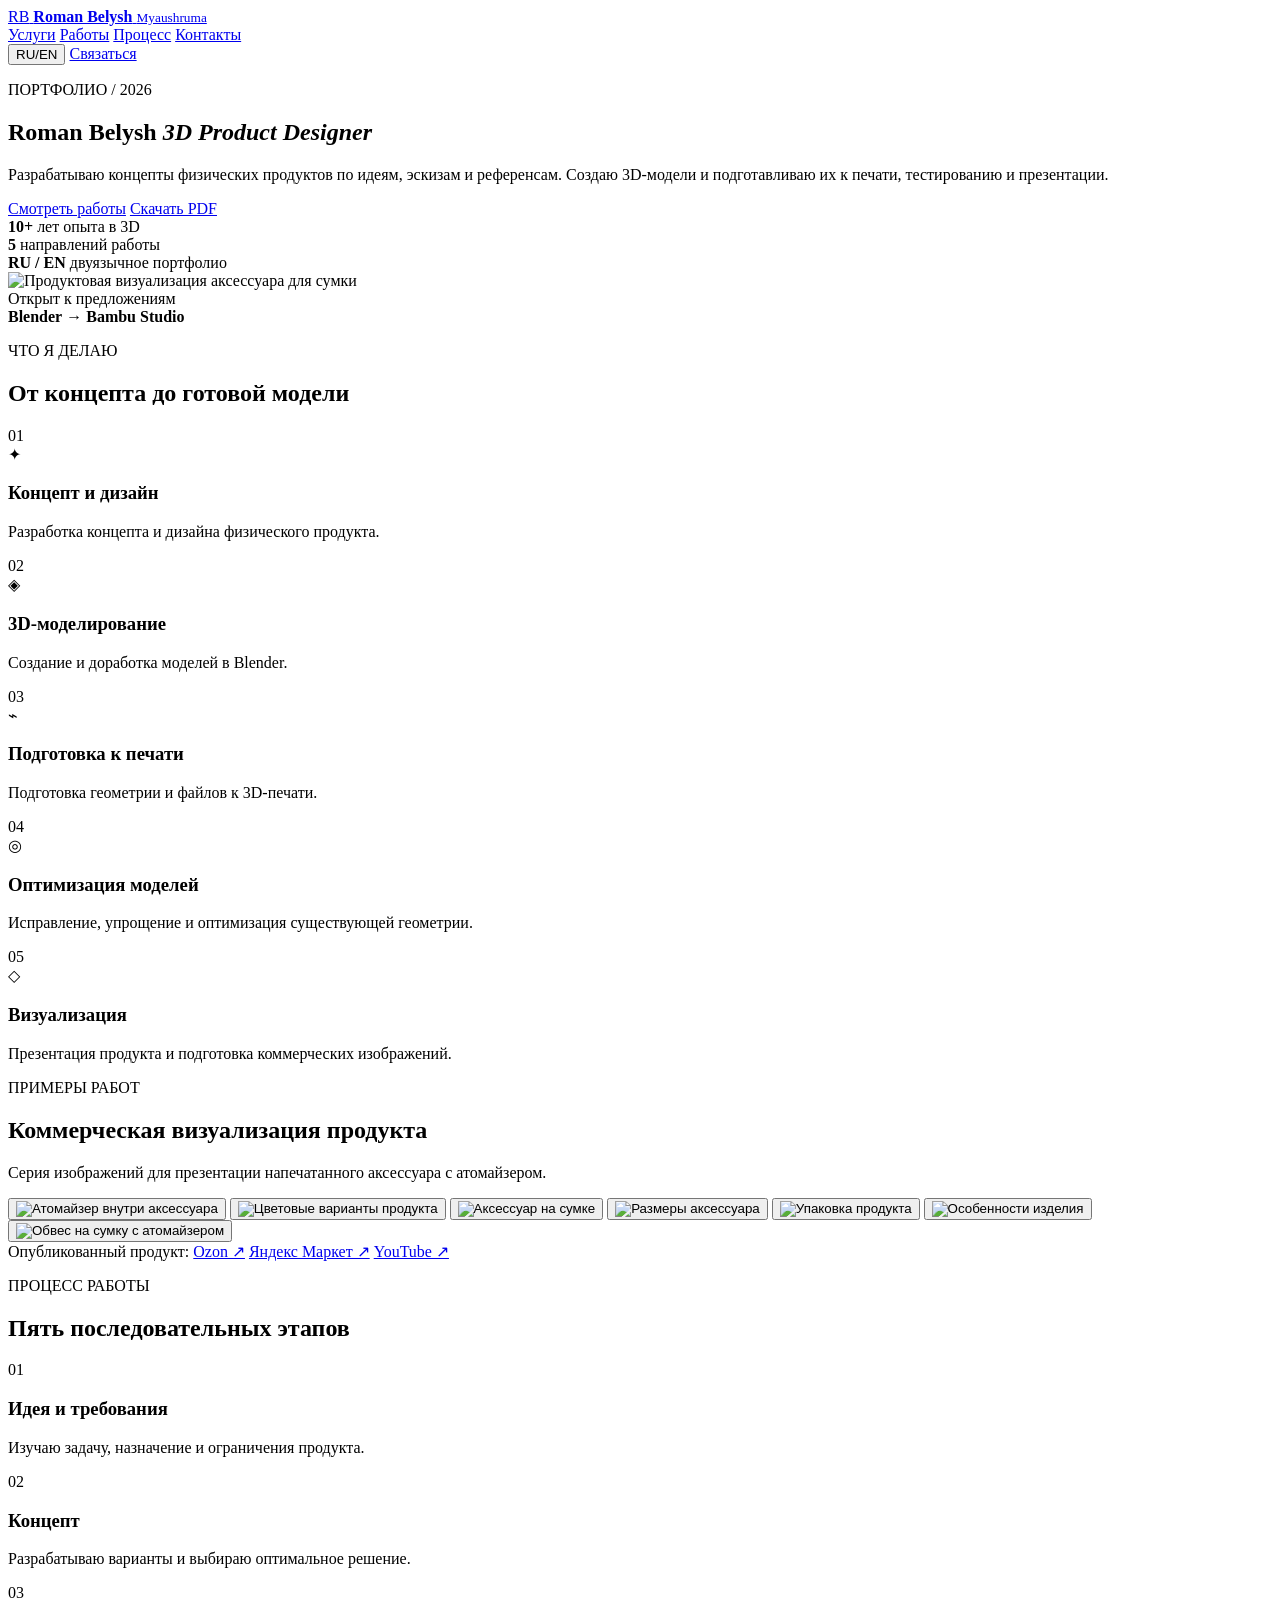
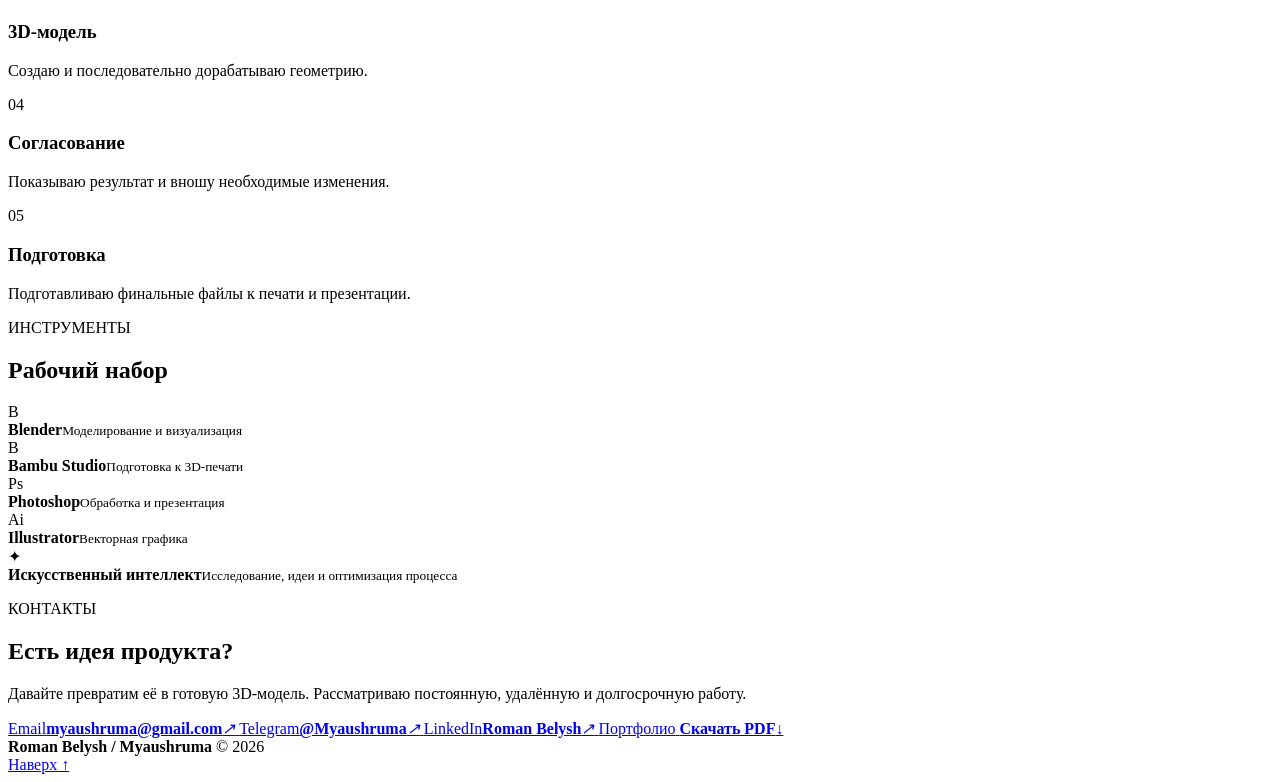
==== index.html @ 94173491 "Add files via upload" ====
<!doctype html>
<html lang="ru">
<head>
  <meta charset="utf-8">
  <meta name="viewport" content="width=device-width, initial-scale=1">
  <meta name="description" content="Roman Belysh — 3D Product Designer. Концепты физических продуктов, 3D-моделирование, визуализация и подготовка моделей к 3D-печати.">
  <meta property="og:title" content="Roman Belysh — 3D Product Designer">
  <meta property="og:description" content="Physical product concepts, 3D modeling, visualization and print preparation.">
  <meta property="og:image" content="assets/og-cover.jpg">
  <meta name="theme-color" content="#102B62">
  <title>Roman Belysh — 3D Product Designer</title>
  <link rel="icon" href="assets/favicon.svg" type="image/svg+xml">
  <link rel="stylesheet" href="assets/styles.css">
</head>
<body>
  <div class="ambient ambient-a" aria-hidden="true"></div>
  <div class="ambient ambient-b" aria-hidden="true"></div>

  <header class="site-header">
    <a class="brand" href="#top" aria-label="Roman Belysh">
      <span class="brand-mark">RB</span>
      <span>
        <strong>Roman Belysh</strong>
        <small>Myaushruma</small>
      </span>
    </a>

    <nav class="desktop-nav" aria-label="Основная навигация">
      <a href="#services" data-ru="Услуги" data-en="Services">Услуги</a>
      <a href="#work" data-ru="Работы" data-en="Work">Работы</a>
      <a href="#process" data-ru="Процесс" data-en="Process">Процесс</a>
      <a href="#contact" data-ru="Контакты" data-en="Contact">Контакты</a>
    </nav>

    <div class="header-actions">
      <button class="lang-toggle" type="button" aria-label="Switch language">
        <span class="lang-active">RU</span><span>/</span><span>EN</span>
      </button>
      <a class="header-cta" href="#contact" data-ru="Связаться" data-en="Contact me">Связаться</a>
    </div>
  </header>

  <main id="top">
    <section class="hero section">
      <div class="hero-copy reveal">
        <p class="eyebrow" data-ru="ПОРТФОЛИО / 2026" data-en="PORTFOLIO / 2026">ПОРТФОЛИО / 2026</p>
        <h1>
          <span>Roman Belysh</span>
          <em>3D Product Designer</em>
        </h1>
        <p class="hero-text"
           data-ru="Разрабатываю концепты физических продуктов по идеям, эскизам и референсам. Создаю 3D-модели и подготавливаю их к печати, тестированию и презентации."
           data-en="I develop physical product concepts from ideas, sketches and references. I create 3D models and prepare them for printing, testing and presentation.">
          Разрабатываю концепты физических продуктов по идеям, эскизам и референсам. Создаю 3D-модели и подготавливаю их к печати, тестированию и презентации.
        </p>

        <div class="hero-buttons">
          <a class="button button-primary" href="#work" data-ru="Смотреть работы" data-en="View my work">Смотреть работы</a>
          <a class="button button-secondary portfolio-download"
             href="assets/Roman_Belysh_Portfolio_RU.pdf"
             data-ru="Скачать PDF" data-en="Download PDF"
             download>Скачать PDF</a>
        </div>

        <div class="hero-meta">
          <div>
            <strong>10+</strong>
            <span data-ru="лет опыта в 3D" data-en="years in 3D">лет опыта в 3D</span>
          </div>
          <div>
            <strong>5</strong>
            <span data-ru="направлений работы" data-en="core services">направлений работы</span>
          </div>
          <div>
            <strong>RU / EN</strong>
            <span data-ru="двуязычное портфолио" data-en="bilingual portfolio">двуязычное портфолио</span>
          </div>
        </div>
      </div>

      <div class="hero-visual reveal">
        <div class="visual-frame">
          <img src="assets/works/work-7.jpg" alt="Продуктовая визуализация аксессуара для сумки">
          <div class="floating-card card-top">
            <span class="pulse"></span>
            <span data-ru="Открыт к предложениям" data-en="Open to opportunities">Открыт к предложениям</span>
          </div>
          <div class="floating-card card-bottom">
            <strong>Blender</strong>
            <span>→</span>
            <strong>Bambu Studio</strong>
          </div>
        </div>
      </div>
    </section>

    <section id="services" class="section">
      <div class="section-heading reveal">
        <p class="eyebrow" data-ru="ЧТО Я ДЕЛАЮ" data-en="WHAT I DO">ЧТО Я ДЕЛАЮ</p>
        <h2 data-ru="От концепта до готовой модели" data-en="From concept to a production-ready model">От концепта до готовой модели</h2>
      </div>

      <div class="services-grid">
        <article class="service-card reveal">
          <span class="service-number">01</span>
          <div class="service-icon">✦</div>
          <h3 data-ru="Концепт и дизайн" data-en="Concept & Design">Концепт и дизайн</h3>
          <p data-ru="Разработка концепта и дизайна физического продукта."
             data-en="Concept and design development for physical products.">Разработка концепта и дизайна физического продукта.</p>
        </article>
        <article class="service-card reveal">
          <span class="service-number">02</span>
          <div class="service-icon">◈</div>
          <h3 data-ru="3D-моделирование" data-en="3D Modeling">3D-моделирование</h3>
          <p data-ru="Создание и доработка моделей в Blender."
             data-en="Creation and refinement of 3D models in Blender.">Создание и доработка моделей в Blender.</p>
        </article>
        <article class="service-card reveal">
          <span class="service-number">03</span>
          <div class="service-icon">⌁</div>
          <h3 data-ru="Подготовка к печати" data-en="Print Preparation">Подготовка к печати</h3>
          <p data-ru="Подготовка геометрии и файлов к 3D-печати."
             data-en="Preparing geometry and files for 3D printing.">Подготовка геометрии и файлов к 3D-печати.</p>
        </article>
        <article class="service-card reveal">
          <span class="service-number">04</span>
          <div class="service-icon">◎</div>
          <h3 data-ru="Оптимизация моделей" data-en="Model Optimization">Оптимизация моделей</h3>
          <p data-ru="Исправление, упрощение и оптимизация существующей геометрии."
             data-en="Refinement, cleanup and optimization of existing geometry.">Исправление, упрощение и оптимизация существующей геометрии.</p>
        </article>
        <article class="service-card reveal">
          <span class="service-number">05</span>
          <div class="service-icon">◇</div>
          <h3 data-ru="Визуализация" data-en="Visualization">Визуализация</h3>
          <p data-ru="Презентация продукта и подготовка коммерческих изображений."
             data-en="Product presentation and commercial visual materials.">Презентация продукта и подготовка коммерческих изображений.</p>
        </article>
      </div>
    </section>

    <section id="work" class="section work-section">
      <div class="section-heading reveal">
        <p class="eyebrow" data-ru="ПРИМЕРЫ РАБОТ" data-en="WORK EXAMPLES">ПРИМЕРЫ РАБОТ</p>
        <h2 data-ru="Коммерческая визуализация продукта" data-en="Commercial product visualization">Коммерческая визуализация продукта</h2>
        <p data-ru="Серия изображений для презентации напечатанного аксессуара с атомайзером."
           data-en="A visual series created to present a 3D-printed accessory with a perfume atomizer.">
          Серия изображений для презентации напечатанного аксессуара с атомайзером.
        </p>
      </div>

      <div class="work-grid">
        <button class="work-item work-tall reveal" data-image="assets/works/work-1.jpg" aria-label="Открыть изображение 1">
          <img src="assets/works/work-1.jpg" alt="Атомайзер внутри аксессуара">
        </button>
        <button class="work-item reveal" data-image="assets/works/work-2.jpg" aria-label="Открыть изображение 2">
          <img src="assets/works/work-2.jpg" alt="Цветовые варианты продукта">
        </button>
        <button class="work-item reveal" data-image="assets/works/work-3.jpg" aria-label="Открыть изображение 3">
          <img src="assets/works/work-3.jpg" alt="Аксессуар на сумке">
        </button>
        <button class="work-item reveal" data-image="assets/works/work-4.jpg" aria-label="Открыть изображение 4">
          <img src="assets/works/work-4.jpg" alt="Размеры аксессуара">
        </button>
        <button class="work-item reveal" data-image="assets/works/work-5.jpg" aria-label="Открыть изображение 5">
          <img src="assets/works/work-5.jpg" alt="Упаковка продукта">
        </button>
        <button class="work-item reveal" data-image="assets/works/work-6.jpg" aria-label="Открыть изображение 6">
          <img src="assets/works/work-6.jpg" alt="Особенности изделия">
        </button>
        <button class="work-item work-wide reveal" data-image="assets/works/work-7.jpg" aria-label="Открыть изображение 7">
          <img src="assets/works/work-7.jpg" alt="Обвес на сумку с атомайзером">
        </button>
      </div>

      <div class="commercial-links reveal">
        <span data-ru="Опубликованный продукт:" data-en="Published product:">Опубликованный продукт:</span>
        <a href="https://www.ozon.ru/product/aksessuary-dlya-sumki-ryukzaka-4823389869/" target="_blank" rel="noopener">Ozon ↗</a>
        <a href="https://market.yandex.ru/card/obves-na-sumku-s-atomayzerom-5-ml-brelok-dlya-dukhov-aksessuar-dlya-sumki-i-ryukzaka/5871131887?businessId=216571447" target="_blank" rel="noopener">Яндекс Маркет ↗</a>
        <a href="https://www.youtube.com/shorts/R9ISxJokewo" target="_blank" rel="noopener">YouTube ↗</a>
      </div>
    </section>

    <section id="process" class="section process-section">
      <div class="section-heading reveal">
        <p class="eyebrow" data-ru="ПРОЦЕСС РАБОТЫ" data-en="WORK PROCESS">ПРОЦЕСС РАБОТЫ</p>
        <h2 data-ru="Пять последовательных этапов" data-en="Five focused stages">Пять последовательных этапов</h2>
      </div>

      <div class="process-track">
        <article class="process-step reveal">
          <span>01</span>
          <h3 data-ru="Идея и требования" data-en="Idea & Requirements">Идея и требования</h3>
          <p data-ru="Изучаю задачу, назначение и ограничения продукта."
             data-en="I study the task, product purpose and constraints.">Изучаю задачу, назначение и ограничения продукта.</p>
        </article>
        <article class="process-step reveal">
          <span>02</span>
          <h3 data-ru="Концепт" data-en="Concept">Концепт</h3>
          <p data-ru="Разрабатываю варианты и выбираю оптимальное решение."
             data-en="I explore options and select the optimal solution.">Разрабатываю варианты и выбираю оптимальное решение.</p>
        </article>
        <article class="process-step reveal">
          <span>03</span>
          <h3 data-ru="3D-модель" data-en="3D Model">3D-модель</h3>
          <p data-ru="Создаю и последовательно дорабатываю геометрию."
             data-en="I create and iteratively refine the geometry.">Создаю и последовательно дорабатываю геометрию.</p>
        </article>
        <article class="process-step reveal">
          <span>04</span>
          <h3 data-ru="Согласование" data-en="Approval">Согласование</h3>
          <p data-ru="Показываю результат и вношу необходимые изменения."
             data-en="I present the result and implement the required changes.">Показываю результат и вношу необходимые изменения.</p>
        </article>
        <article class="process-step reveal">
          <span>05</span>
          <h3 data-ru="Подготовка" data-en="Preparation">Подготовка</h3>
          <p data-ru="Подготавливаю финальные файлы к печати и презентации."
             data-en="I prepare the final files for printing and presentation.">Подготавливаю финальные файлы к печати и презентации.</p>
        </article>
      </div>
    </section>

    <section class="section tools-section">
      <div class="section-heading reveal">
        <p class="eyebrow" data-ru="ИНСТРУМЕНТЫ" data-en="TOOLS">ИНСТРУМЕНТЫ</p>
        <h2 data-ru="Рабочий набор" data-en="My toolkit">Рабочий набор</h2>
      </div>

      <div class="tools-grid">
        <div class="tool reveal"><span class="tool-logo blender">B</span><div><strong>Blender</strong><small data-ru="Моделирование и визуализация" data-en="Modeling and visualization">Моделирование и визуализация</small></div></div>
        <div class="tool reveal"><span class="tool-logo bambu">B</span><div><strong>Bambu Studio</strong><small data-ru="Подготовка к 3D-печати" data-en="3D print preparation">Подготовка к 3D-печати</small></div></div>
        <div class="tool reveal"><span class="tool-logo ps">Ps</span><div><strong>Photoshop</strong><small data-ru="Обработка и презентация" data-en="Editing and presentation">Обработка и презентация</small></div></div>
        <div class="tool reveal"><span class="tool-logo ai">Ai</span><div><strong>Illustrator</strong><small data-ru="Векторная графика" data-en="Vector graphics">Векторная графика</small></div></div>
        <div class="tool ai-tool reveal"><span class="tool-logo brain">✦</span><div><strong data-ru="Искусственный интеллект" data-en="Artificial intelligence">Искусственный интеллект</strong><small data-ru="Исследование, идеи и оптимизация процесса" data-en="Research, ideation and workflow optimization">Исследование, идеи и оптимизация процесса</small></div></div>
      </div>
    </section>

    <section id="contact" class="section contact-section">
      <div class="contact-card reveal">
        <div>
          <p class="eyebrow" data-ru="КОНТАКТЫ" data-en="CONTACT">КОНТАКТЫ</p>
          <h2 data-ru="Есть идея продукта?" data-en="Have a product idea?">Есть идея продукта?</h2>
          <p data-ru="Давайте превратим её в готовую 3D-модель. Рассматриваю постоянную, удалённую и долгосрочную работу."
             data-en="Let’s turn it into a finished 3D model. I am open to full-time, remote and long-term opportunities.">
            Давайте превратим её в готовую 3D-модель. Рассматриваю постоянную, удалённую и долгосрочную работу.
          </p>
        </div>

        <div class="contact-links">
          <a href="mailto:myaushruma@gmail.com?subject=Запрос%20на%203D-проект">
            <span>Email</span><strong>myaushruma@gmail.com</strong><em>↗</em>
          </a>
          <a href="https://t.me/Myaushruma" target="_blank" rel="noopener">
            <span>Telegram</span><strong>@Myaushruma</strong><em>↗</em>
          </a>
          <a href="https://www.linkedin.com/in/roman-belysh-96a4593b2/" target="_blank" rel="noopener">
            <span>LinkedIn</span><strong>Roman Belysh</strong><em>↗</em>
          </a>
          <a class="portfolio-download"
             href="assets/Roman_Belysh_Portfolio_RU.pdf"
             download>
            <span data-ru="Портфолио" data-en="Portfolio">Портфолио</span>
            <strong data-ru="Скачать PDF" data-en="Download PDF">Скачать PDF</strong><em>↓</em>
          </a>
        </div>
      </div>
    </section>
  </main>

  <footer>
    <div>
      <strong>Roman Belysh / Myaushruma</strong>
      <span>© 2026</span>
    </div>
    <a href="#top" data-ru="Наверх ↑" data-en="Back to top ↑">Наверх ↑</a>
  </footer>

  <div class="lightbox" role="dialog" aria-modal="true" aria-label="Просмотр изображения" hidden>
    <button class="lightbox-close" type="button" aria-label="Закрыть">×</button>
    <img src="" alt="">
  </div>

  <script src="assets/script.js"></script>
</body>
</html>
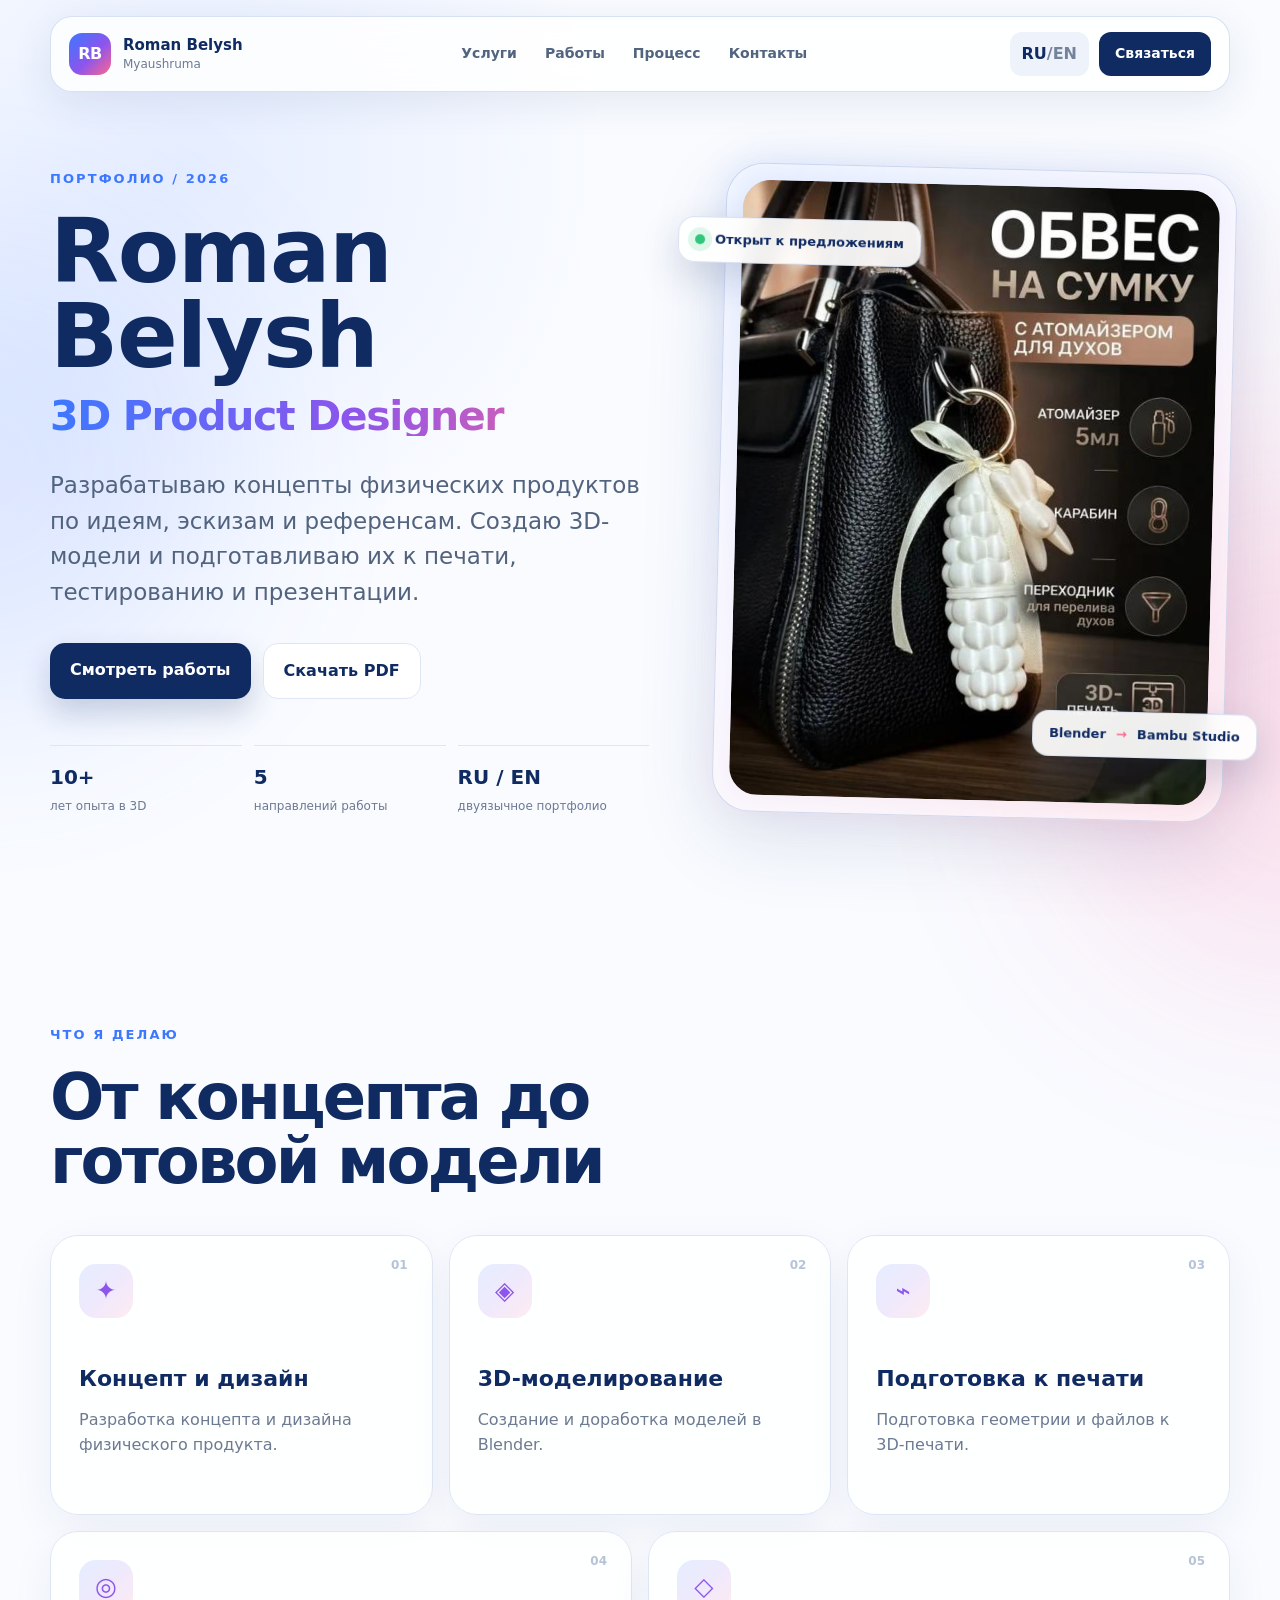
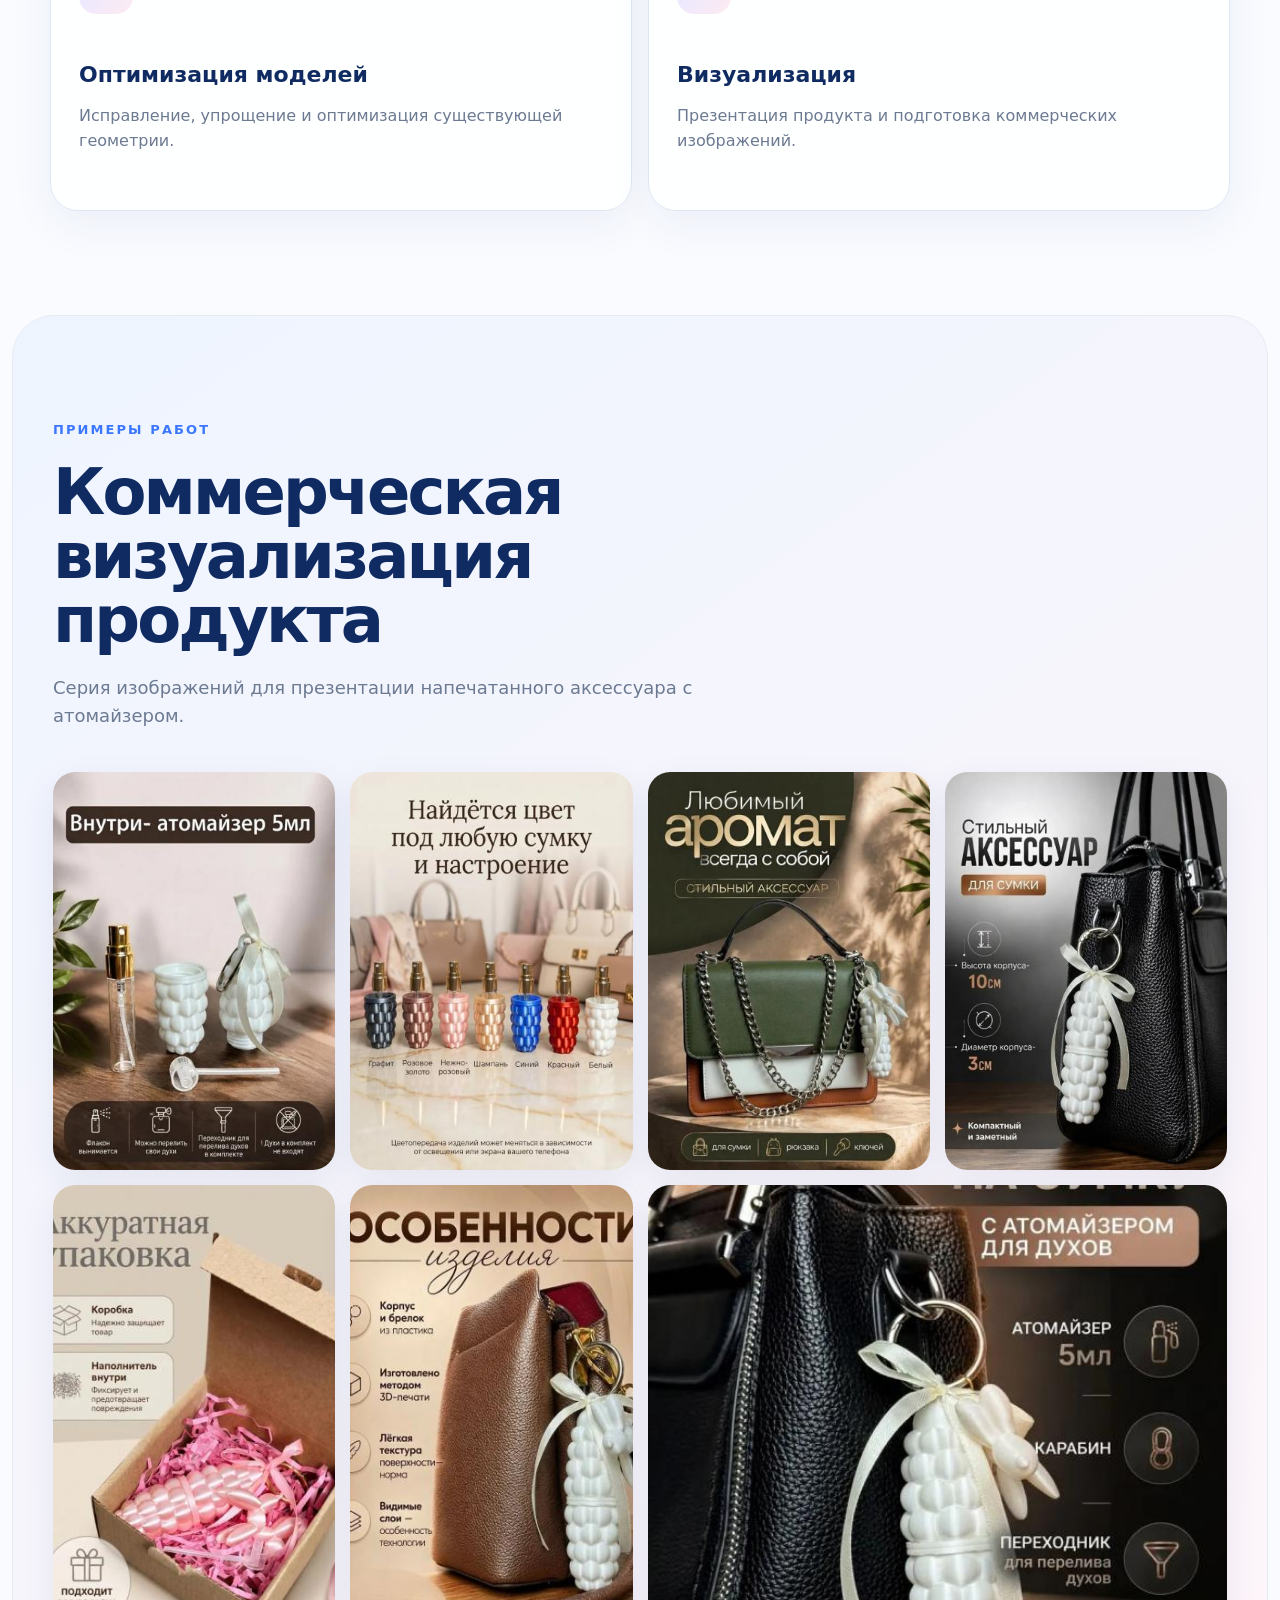
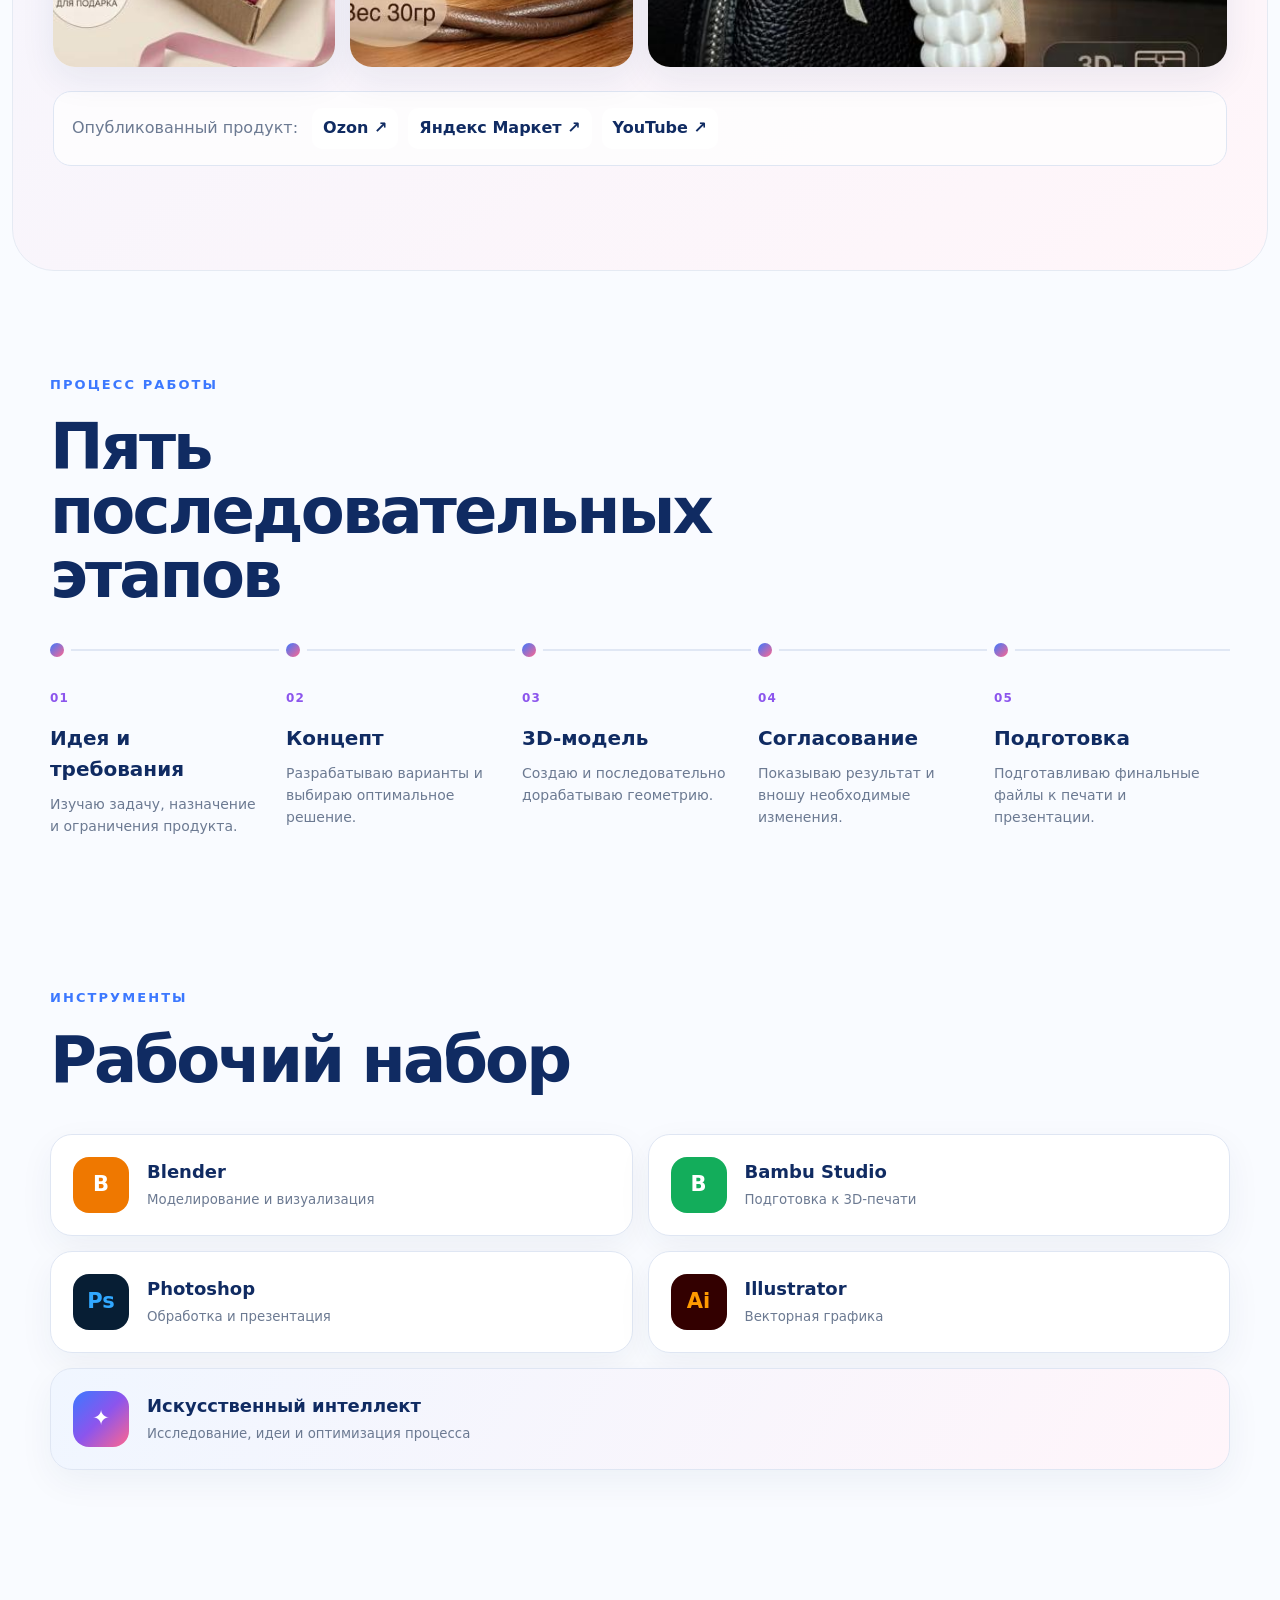
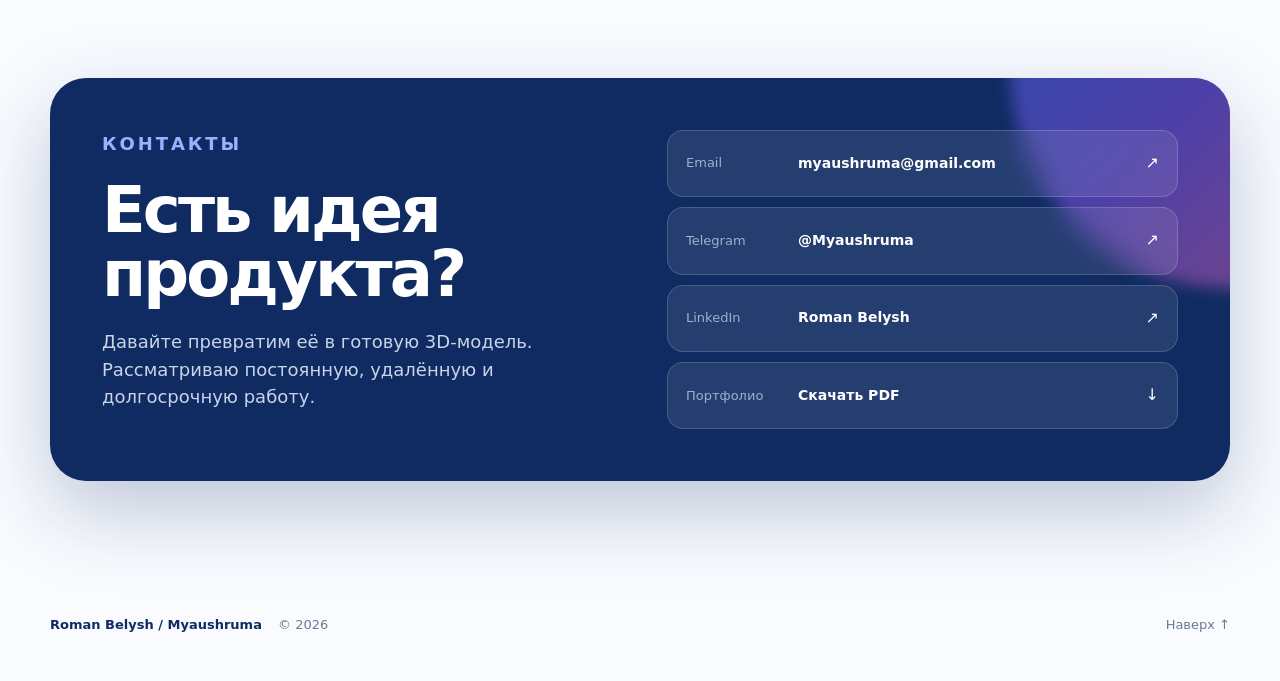
==== commit 9f975acf: "Replace site with flat GitHub Pages version" ====
--- a/index.html
+++ b/index.html
@@ -6,11 +6,11 @@
   <meta name="description" content="Roman Belysh — 3D Product Designer. Концепты физических продуктов, 3D-моделирование, визуализация и подготовка моделей к 3D-печати.">
   <meta property="og:title" content="Roman Belysh — 3D Product Designer">
   <meta property="og:description" content="Physical product concepts, 3D modeling, visualization and print preparation.">
-  <meta property="og:image" content="assets/og-cover.jpg">
+  <meta property="og:image" content="og-cover.jpg">
   <meta name="theme-color" content="#102B62">
   <title>Roman Belysh — 3D Product Designer</title>
-  <link rel="icon" href="assets/favicon.svg" type="image/svg+xml">
-  <link rel="stylesheet" href="assets/styles.css">
+  <link rel="icon" href="favicon.svg" type="image/svg+xml">
+  <link rel="stylesheet" href="styles.css">
 </head>
 <body>
   <div class="ambient ambient-a" aria-hidden="true"></div>
@@ -57,7 +57,7 @@
         <div class="hero-buttons">
           <a class="button button-primary" href="#work" data-ru="Смотреть работы" data-en="View my work">Смотреть работы</a>
           <a class="button button-secondary portfolio-download"
-             href="assets/Roman_Belysh_Portfolio_RU.pdf"
+             href="Roman_Belysh_Portfolio_RU.pdf"
              data-ru="Скачать PDF" data-en="Download PDF"
              download>Скачать PDF</a>
         </div>
@@ -80,7 +80,7 @@
 
       <div class="hero-visual reveal">
         <div class="visual-frame">
-          <img src="assets/works/work-7.jpg" alt="Продуктовая визуализация аксессуара для сумки">
+          <img src="work-7.jpg" alt="Продуктовая визуализация аксессуара для сумки">
           <div class="floating-card card-top">
             <span class="pulse"></span>
             <span data-ru="Открыт к предложениям" data-en="Open to opportunities">Открыт к предложениям</span>
@@ -150,26 +150,26 @@
       </div>
 
       <div class="work-grid">
-        <button class="work-item work-tall reveal" data-image="assets/works/work-1.jpg" aria-label="Открыть изображение 1">
-          <img src="assets/works/work-1.jpg" alt="Атомайзер внутри аксессуара">
-        </button>
-        <button class="work-item reveal" data-image="assets/works/work-2.jpg" aria-label="Открыть изображение 2">
-          <img src="assets/works/work-2.jpg" alt="Цветовые варианты продукта">
-        </button>
-        <button class="work-item reveal" data-image="assets/works/work-3.jpg" aria-label="Открыть изображение 3">
-          <img src="assets/works/work-3.jpg" alt="Аксессуар на сумке">
-        </button>
-        <button class="work-item reveal" data-image="assets/works/work-4.jpg" aria-label="Открыть изображение 4">
-          <img src="assets/works/work-4.jpg" alt="Размеры аксессуара">
-        </button>
-        <button class="work-item reveal" data-image="assets/works/work-5.jpg" aria-label="Открыть изображение 5">
-          <img src="assets/works/work-5.jpg" alt="Упаковка продукта">
-        </button>
-        <button class="work-item reveal" data-image="assets/works/work-6.jpg" aria-label="Открыть изображение 6">
-          <img src="assets/works/work-6.jpg" alt="Особенности изделия">
-        </button>
-        <button class="work-item work-wide reveal" data-image="assets/works/work-7.jpg" aria-label="Открыть изображение 7">
-          <img src="assets/works/work-7.jpg" alt="Обвес на сумку с атомайзером">
+        <button class="work-item work-tall reveal" data-image="work-1.jpg" aria-label="Открыть изображение 1">
+          <img src="work-1.jpg" alt="Атомайзер внутри аксессуара">
+        </button>
+        <button class="work-item reveal" data-image="work-2.jpg" aria-label="Открыть изображение 2">
+          <img src="work-2.jpg" alt="Цветовые варианты продукта">
+        </button>
+        <button class="work-item reveal" data-image="work-3.jpg" aria-label="Открыть изображение 3">
+          <img src="work-3.jpg" alt="Аксессуар на сумке">
+        </button>
+        <button class="work-item reveal" data-image="work-4.jpg" aria-label="Открыть изображение 4">
+          <img src="work-4.jpg" alt="Размеры аксессуара">
+        </button>
+        <button class="work-item reveal" data-image="work-5.jpg" aria-label="Открыть изображение 5">
+          <img src="work-5.jpg" alt="Упаковка продукта">
+        </button>
+        <button class="work-item reveal" data-image="work-6.jpg" aria-label="Открыть изображение 6">
+          <img src="work-6.jpg" alt="Особенности изделия">
+        </button>
+        <button class="work-item work-wide reveal" data-image="work-7.jpg" aria-label="Открыть изображение 7">
+          <img src="work-7.jpg" alt="Обвес на сумку с атомайзером">
         </button>
       </div>
 
@@ -258,7 +258,7 @@
             <span>LinkedIn</span><strong>Roman Belysh</strong><em>↗</em>
           </a>
           <a class="portfolio-download"
-             href="assets/Roman_Belysh_Portfolio_RU.pdf"
+             href="Roman_Belysh_Portfolio_RU.pdf"
              download>
             <span data-ru="Портфолио" data-en="Portfolio">Портфолио</span>
             <strong data-ru="Скачать PDF" data-en="Download PDF">Скачать PDF</strong><em>↓</em>
@@ -281,6 +281,6 @@
     <img src="" alt="">
   </div>
 
-  <script src="assets/script.js"></script>
+  <script src="script.js"></script>
 </body>
 </html>
--- a/styles.css
+++ b/styles.css
@@ -0,0 +1,287 @@
+
+:root {
+  --navy: #102b62;
+  --navy-2: #17386f;
+  --text: #243653;
+  --muted: #6c7a92;
+  --line: #dfe6f3;
+  --surface: rgba(255,255,255,.82);
+  --blue: #3c78ff;
+  --purple: #8c55ed;
+  --pink: #ff668e;
+  --shadow: 0 24px 80px rgba(26, 52, 100, .13);
+  --radius: 28px;
+}
+* { box-sizing: border-box; }
+html { scroll-behavior: smooth; }
+body {
+  margin: 0;
+  color: var(--text);
+  background:
+    radial-gradient(circle at 15% 3%, rgba(65,123,255,.10), transparent 26rem),
+    radial-gradient(circle at 90% 10%, rgba(255,102,142,.10), transparent 24rem),
+    #f9fbff;
+  font-family: Inter, ui-sans-serif, system-ui, -apple-system, BlinkMacSystemFont, "Segoe UI", sans-serif;
+  line-height: 1.55;
+  overflow-x: hidden;
+}
+button, a { font: inherit; }
+a { color: inherit; text-decoration: none; }
+img { display: block; max-width: 100%; }
+button { color: inherit; }
+
+.ambient {
+  position: fixed;
+  z-index: -2;
+  width: 480px;
+  height: 480px;
+  border-radius: 50%;
+  filter: blur(100px);
+  opacity: .15;
+  pointer-events: none;
+}
+.ambient-a { left: -260px; top: 25%; background: #4d80ff; }
+.ambient-b { right: -260px; top: 58%; background: #ff6aa2; }
+
+.site-header {
+  width: min(1180px, calc(100% - 32px));
+  height: 76px;
+  margin: 16px auto 0;
+  padding: 0 18px;
+  display: flex;
+  align-items: center;
+  justify-content: space-between;
+  gap: 20px;
+  position: sticky;
+  top: 14px;
+  z-index: 20;
+  background: rgba(255,255,255,.82);
+  border: 1px solid rgba(210,222,242,.9);
+  border-radius: 22px;
+  box-shadow: 0 10px 40px rgba(24,52,100,.09);
+  backdrop-filter: blur(18px);
+}
+.brand { display:flex; align-items:center; gap:12px; min-width: 190px; }
+.brand-mark {
+  width: 42px; height: 42px; display:grid; place-items:center; border-radius:13px;
+  background: linear-gradient(135deg, var(--blue), var(--purple) 55%, var(--pink));
+  color: #fff; font-weight: 800; letter-spacing: -.03em;
+}
+.brand strong, .brand small { display:block; line-height:1.1; }
+.brand strong { color:var(--navy); font-size:15px; }
+.brand small { color:var(--muted); margin-top:4px; font-size:12px; }
+.desktop-nav { display:flex; gap:28px; font-size:14px; font-weight:650; }
+.desktop-nav a { color:#52647f; transition:.2s; }
+.desktop-nav a:hover { color:var(--navy); }
+.header-actions { display:flex; align-items:center; gap:10px; }
+.lang-toggle {
+  border:0; background:#edf2fb; padding:10px 12px; border-radius:12px; cursor:pointer;
+  color:#74829a; font-weight:750;
+}
+.lang-toggle .lang-active { color:var(--navy); }
+.header-cta {
+  background:var(--navy); color:#fff; padding:11px 16px; border-radius:12px;
+  font-size:14px; font-weight:750;
+}
+.section { width:min(1180px, calc(100% - 40px)); margin:0 auto; padding:104px 0; }
+.hero { min-height: calc(100vh - 92px); display:grid; grid-template-columns:1.08fr .92fr; align-items:center; gap:70px; padding-top:76px; }
+.eyebrow { color:var(--blue); font-size:13px; font-weight:850; letter-spacing:.16em; margin:0 0 20px; }
+.hero h1 { margin:0; letter-spacing:-.055em; line-height:.95; }
+.hero h1 span { display:block; color:var(--navy); font-size:clamp(58px, 7vw, 100px); }
+.hero h1 em {
+  display:block; margin-top:18px; font-style:normal; font-size:clamp(26px,3.2vw,48px);
+  color:transparent; background:linear-gradient(90deg,var(--blue),var(--purple),var(--pink));
+  -webkit-background-clip:text; background-clip:text;
+}
+.hero-text { max-width:700px; margin:32px 0; font-size:clamp(18px,2vw,23px); color:#52637e; }
+.hero-buttons { display:flex; gap:12px; flex-wrap:wrap; }
+.button { padding:15px 20px; border-radius:15px; font-weight:800; transition:transform .2s, box-shadow .2s; }
+.button:hover { transform:translateY(-2px); }
+.button-primary { background:var(--navy); color:#fff; box-shadow:0 14px 30px rgba(16,43,98,.20); }
+.button-secondary { background:#fff; border:1px solid var(--line); color:var(--navy); }
+.hero-meta { display:grid; grid-template-columns:repeat(3,1fr); gap:12px; margin-top:46px; }
+.hero-meta div { border-top:1px solid var(--line); padding-top:16px; }
+.hero-meta strong { display:block; color:var(--navy); font-size:20px; }
+.hero-meta span { display:block; color:var(--muted); font-size:12px; margin-top:4px; }
+
+.hero-visual { position:relative; }
+.visual-frame {
+  max-width:520px; margin-left:auto; position:relative; padding:16px;
+  border:1px solid rgba(209,220,239,.95); background:rgba(255,255,255,.66);
+  border-radius:38px; box-shadow:var(--shadow); transform:rotate(1.4deg);
+}
+.visual-frame:before {
+  content:""; position:absolute; inset:-1px; z-index:-1; border-radius:38px;
+  background:linear-gradient(145deg,rgba(60,120,255,.45),rgba(140,85,237,.2),rgba(255,102,142,.4));
+  filter:blur(18px); opacity:.35;
+}
+.visual-frame img { width:100%; aspect-ratio: .775; object-fit:cover; border-radius:28px; }
+.floating-card {
+  position:absolute; display:flex; align-items:center; gap:10px; padding:12px 16px;
+  background:rgba(255,255,255,.92); border:1px solid rgba(216,225,241,.95);
+  box-shadow:0 15px 38px rgba(23,50,98,.18); border-radius:16px; backdrop-filter:blur(12px);
+  color:var(--navy); font-size:13px; font-weight:750;
+}
+.card-top { left:-48px; top:54px; }
+.card-bottom { right:-34px; bottom:62px; }
+.card-bottom span { color:var(--pink); }
+.pulse { width:10px; height:10px; border-radius:50%; background:#30c67c; box-shadow:0 0 0 7px rgba(48,198,124,.15); }
+
+.section-heading { max-width:800px; margin-bottom:42px; }
+.section-heading h2 { color:var(--navy); margin:0; font-size:clamp(38px,5vw,66px); line-height:1; letter-spacing:-.045em; }
+.section-heading > p:last-child { color:var(--muted); max-width:660px; font-size:18px; margin:22px 0 0; }
+
+.services-grid { display:grid; grid-template-columns:repeat(6,1fr); gap:16px; }
+.service-card {
+  grid-column:span 2; min-height:280px; padding:28px; position:relative; overflow:hidden;
+  background:var(--surface); border:1px solid var(--line); border-radius:var(--radius);
+  box-shadow:0 14px 45px rgba(30,59,112,.06); transition:.25s;
+}
+.service-card:nth-child(4), .service-card:nth-child(5) { grid-column:span 3; }
+.service-card:hover { transform:translateY(-6px); box-shadow:0 24px 58px rgba(30,59,112,.12); }
+.service-number { position:absolute; right:24px; top:20px; color:#b7c3d7; font-size:12px; font-weight:850; }
+.service-icon {
+  width:54px;height:54px;display:grid;place-items:center;border-radius:17px;
+  background:linear-gradient(135deg,rgba(60,120,255,.13),rgba(141,85,237,.13),rgba(255,102,142,.13));
+  color:var(--purple);font-size:25px;margin-bottom:44px;
+}
+.service-card h3 { color:var(--navy); margin:0 0 12px; font-size:22px; }
+.service-card p { color:var(--muted); margin:0; }
+
+.work-section {
+  width:min(1260px,calc(100% - 24px)); padding-left:40px; padding-right:40px;
+  border-radius:42px; background:linear-gradient(145deg,rgba(237,244,255,.94),rgba(255,245,249,.94));
+  border:1px solid #e5eaf3;
+}
+.work-grid { display:grid; grid-template-columns:repeat(4,1fr); gap:15px; }
+.work-item {
+  padding:0; border:0; background:#fff; border-radius:22px; overflow:hidden; cursor:zoom-in;
+  box-shadow:0 12px 35px rgba(25,51,98,.08); transition:.25s;
+}
+.work-item:hover { transform:translateY(-5px); box-shadow:0 20px 45px rgba(25,51,98,.15); }
+.work-item img { width:100%; height:100%; aspect-ratio:.71; object-fit:cover; }
+.work-wide { grid-column:span 2; }
+.work-wide img { aspect-ratio:1.2; }
+.commercial-links {
+  margin-top:24px; display:flex; align-items:center; flex-wrap:wrap; gap:10px;
+  padding:16px 18px; border-radius:18px; background:rgba(255,255,255,.72); border:1px solid var(--line);
+}
+.commercial-links span { color:var(--muted); margin-right:4px; }
+.commercial-links a { color:var(--navy); font-weight:800; padding:8px 11px; border-radius:10px; background:#fff; }
+
+.process-section { padding-bottom:70px; }
+.process-track { display:grid; grid-template-columns:repeat(5,1fr); border-top:2px solid #e0e7f4; }
+.process-step { position:relative; padding:34px 22px 10px 0; }
+.process-step:before {
+  content:""; width:14px;height:14px;border-radius:50%;background:linear-gradient(135deg,var(--blue),var(--pink));
+  position:absolute;left:0;top:-8px;box-shadow:0 0 0 7px #f9fbff;
+}
+.process-step span { color:var(--purple); font-size:12px; font-weight:900; letter-spacing:.1em; }
+.process-step h3 { color:var(--navy); margin:13px 0 9px; font-size:20px; }
+.process-step p { color:var(--muted); margin:0; font-size:14px; }
+
+.tools-section { padding-top:70px; }
+.tools-grid { display:grid; grid-template-columns:repeat(2,1fr); gap:15px; }
+.tool {
+  display:flex; align-items:center; gap:18px; padding:22px; background:#fff; border:1px solid var(--line);
+  border-radius:22px; box-shadow:0 12px 35px rgba(25,51,98,.055);
+}
+.tool-logo { width:56px;height:56px;display:grid;place-items:center;border-radius:16px;font-weight:900;font-size:21px;flex:0 0 auto; }
+.blender { color:#fff;background:#ef7800; }
+.bambu { color:#fff;background:#13ad5b; }
+.ps { color:#31a8ff;background:#071e34; }
+.ai { color:#ff9a00;background:#330000; }
+.brain { color:#fff;background:linear-gradient(135deg,var(--blue),var(--purple),var(--pink)); }
+.tool strong,.tool small { display:block; }
+.tool strong { color:var(--navy);font-size:18px; }
+.tool small { color:var(--muted);margin-top:4px; }
+.ai-tool { grid-column:span 2; background:linear-gradient(120deg,#f0f6ff,#fff5fa); }
+
+.contact-card {
+  display:grid;grid-template-columns:1fr 1fr;gap:54px;padding:52px;
+  border-radius:36px;background:var(--navy);color:#fff;box-shadow:0 30px 80px rgba(16,43,98,.25);
+  position:relative;overflow:hidden;
+}
+.contact-card:after {
+  content:"";position:absolute;width:440px;height:440px;border-radius:50%;right:-220px;top:-230px;
+  background:linear-gradient(135deg,rgba(60,120,255,.5),rgba(140,85,237,.5),rgba(255,102,142,.5));
+  filter:blur(8px);
+}
+.contact-card .eyebrow { color:#95b3ff; }
+.contact-card h2 { font-size:clamp(40px,5vw,68px);line-height:1;letter-spacing:-.045em;margin:0 0 22px; }
+.contact-card p { color:#c8d4e8;font-size:18px;max-width:550px; }
+.contact-links { display:grid;gap:10px;position:relative;z-index:1; }
+.contact-links a {
+  display:grid;grid-template-columns:100px 1fr 24px;align-items:center;gap:12px;
+  padding:17px 18px;border-radius:16px;background:rgba(255,255,255,.09);
+  border:1px solid rgba(255,255,255,.17);backdrop-filter:blur(12px);transition:.2s;
+}
+.contact-links a:hover { background:rgba(255,255,255,.16);transform:translateX(4px); }
+.contact-links span { color:#9fb1ce;font-size:13px; }
+.contact-links strong { font-size:14px;overflow-wrap:anywhere; }
+.contact-links em { font-style:normal;text-align:right; }
+
+footer {
+  width:min(1180px,calc(100% - 40px));margin:0 auto;padding:30px 0 46px;
+  display:flex;justify-content:space-between;align-items:center;color:var(--muted);font-size:13px;
+}
+footer strong { color:var(--navy);margin-right:12px; }
+
+.lightbox {
+  position:fixed;inset:0;z-index:100;background:rgba(7,17,38,.91);display:grid;place-items:center;padding:30px;
+  backdrop-filter:blur(12px);
+}
+.lightbox[hidden] { display:none; }
+.lightbox img { max-width:min(92vw,900px);max-height:90vh;border-radius:18px;box-shadow:0 30px 100px rgba(0,0,0,.5); }
+.lightbox-close {
+  position:fixed;right:25px;top:20px;width:48px;height:48px;border-radius:50%;border:1px solid rgba(255,255,255,.28);
+  background:rgba(255,255,255,.12);color:#fff;font-size:31px;cursor:pointer;
+}
+
+.reveal { opacity:0;transform:translateY(22px);transition:opacity .65s ease,transform .65s ease; }
+.reveal.visible { opacity:1;transform:none; }
+
+@media (max-width: 1000px) {
+  .desktop-nav { display:none; }
+  .hero { grid-template-columns:1fr;min-height:auto;padding-top:90px; }
+  .hero-copy { max-width:760px; }
+  .hero-visual { width:min(620px,100%);margin:0 auto; }
+  .visual-frame { margin:0 auto; }
+  .services-grid { grid-template-columns:repeat(2,1fr); }
+  .service-card,.service-card:nth-child(4),.service-card:nth-child(5) { grid-column:span 1; }
+  .work-grid { grid-template-columns:repeat(3,1fr); }
+  .process-track { grid-template-columns:repeat(2,1fr);border-top:0;gap:14px; }
+  .process-step { border-top:2px solid #e0e7f4; }
+  .contact-card { grid-template-columns:1fr; }
+}
+@media (max-width: 700px) {
+  .site-header { width:calc(100% - 20px);height:66px;margin-top:10px;top:8px;padding:0 11px; }
+  .brand { min-width:0; }
+  .brand-mark { width:38px;height:38px; }
+  .brand strong { font-size:13px; }
+  .brand small,.header-cta { display:none; }
+  .section { width:calc(100% - 28px);padding:76px 0; }
+  .hero { gap:45px;padding-top:70px; }
+  .hero h1 span { font-size:clamp(48px,15vw,74px); }
+  .hero-meta { grid-template-columns:1fr; }
+  .visual-frame { width:92%;padding:10px;border-radius:28px; }
+  .visual-frame img { border-radius:21px; }
+  .card-top { left:-18px;top:25px; }
+  .card-bottom { right:-16px;bottom:35px; }
+  .services-grid { grid-template-columns:1fr; }
+  .work-section { width:calc(100% - 16px);padding-left:16px;padding-right:16px;border-radius:30px; }
+  .work-grid { grid-template-columns:repeat(2,1fr);gap:10px; }
+  .work-wide { grid-column:span 2; }
+  .process-track { grid-template-columns:1fr; }
+  .tools-grid { grid-template-columns:1fr; }
+  .ai-tool { grid-column:auto; }
+  .contact-card { padding:28px 20px;border-radius:28px; }
+  .contact-links a { grid-template-columns:70px 1fr 16px;padding:14px; }
+  footer { width:calc(100% - 28px);align-items:flex-start;gap:15px; }
+  footer div span { display:block;margin-top:5px; }
+}
+@media (prefers-reduced-motion: reduce) {
+  html { scroll-behavior:auto; }
+  .reveal { opacity:1;transform:none;transition:none; }
+  * { animation:none!important;transition:none!important; }
+}
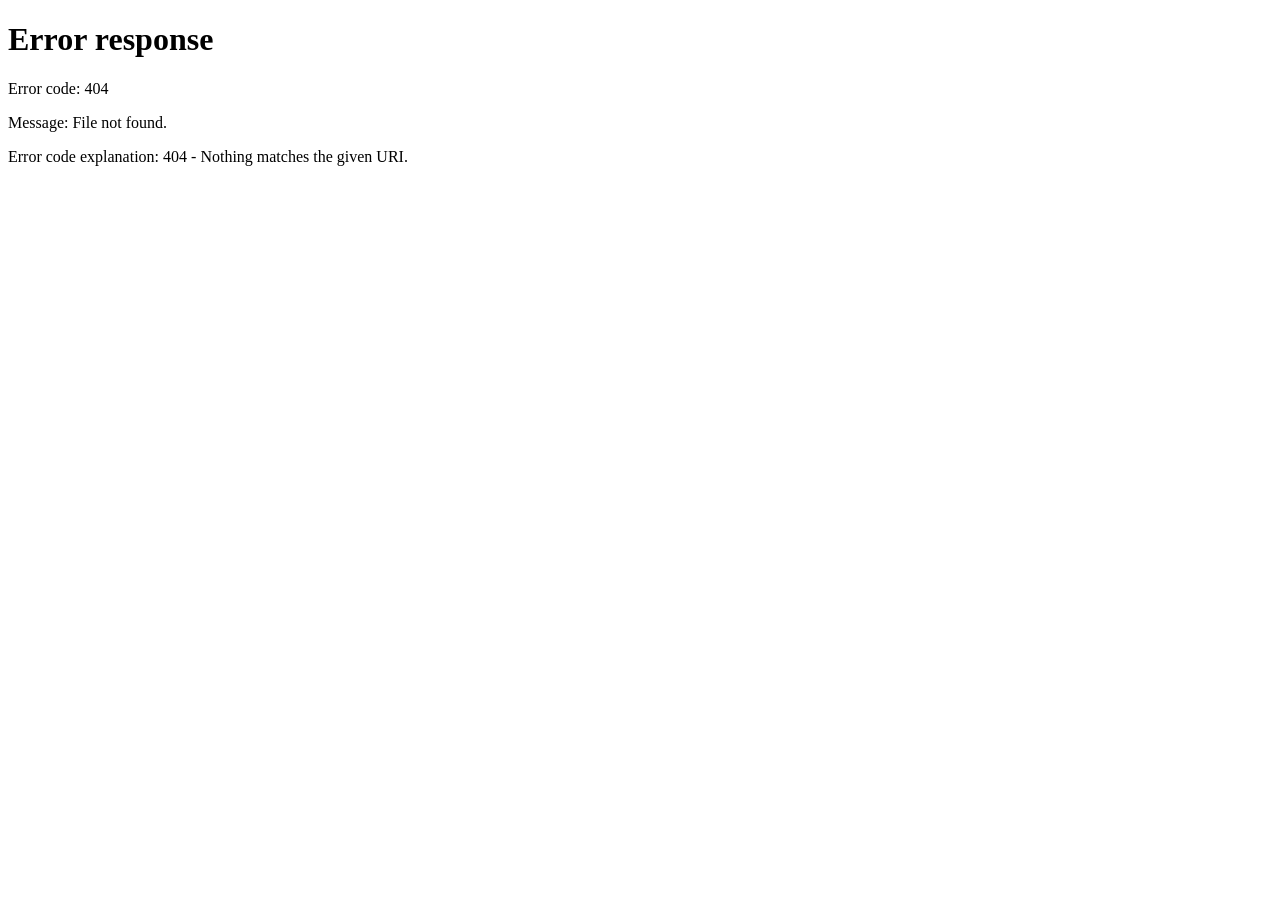
==== commit b3c140b3: "Publish exact v21 portfolio site" ====
--- a/index.html
+++ b/index.html
@@ -1,286 +1 @@
-<!doctype html>
-<html lang="ru">
-<head>
-  <meta charset="utf-8">
-  <meta name="viewport" content="width=device-width, initial-scale=1">
-  <meta name="description" content="Roman Belysh — 3D Product Designer. Концепты физических продуктов, 3D-моделирование, визуализация и подготовка моделей к 3D-печати.">
-  <meta property="og:title" content="Roman Belysh — 3D Product Designer">
-  <meta property="og:description" content="Physical product concepts, 3D modeling, visualization and print preparation.">
-  <meta property="og:image" content="og-cover.jpg">
-  <meta name="theme-color" content="#102B62">
-  <title>Roman Belysh — 3D Product Designer</title>
-  <link rel="icon" href="favicon.svg" type="image/svg+xml">
-  <link rel="stylesheet" href="styles.css">
-</head>
-<body>
-  <div class="ambient ambient-a" aria-hidden="true"></div>
-  <div class="ambient ambient-b" aria-hidden="true"></div>
-
-  <header class="site-header">
-    <a class="brand" href="#top" aria-label="Roman Belysh">
-      <span class="brand-mark">RB</span>
-      <span>
-        <strong>Roman Belysh</strong>
-        <small>Myaushruma</small>
-      </span>
-    </a>
-
-    <nav class="desktop-nav" aria-label="Основная навигация">
-      <a href="#services" data-ru="Услуги" data-en="Services">Услуги</a>
-      <a href="#work" data-ru="Работы" data-en="Work">Работы</a>
-      <a href="#process" data-ru="Процесс" data-en="Process">Процесс</a>
-      <a href="#contact" data-ru="Контакты" data-en="Contact">Контакты</a>
-    </nav>
-
-    <div class="header-actions">
-      <button class="lang-toggle" type="button" aria-label="Switch language">
-        <span class="lang-active">RU</span><span>/</span><span>EN</span>
-      </button>
-      <a class="header-cta" href="#contact" data-ru="Связаться" data-en="Contact me">Связаться</a>
-    </div>
-  </header>
-
-  <main id="top">
-    <section class="hero section">
-      <div class="hero-copy reveal">
-        <p class="eyebrow" data-ru="ПОРТФОЛИО / 2026" data-en="PORTFOLIO / 2026">ПОРТФОЛИО / 2026</p>
-        <h1>
-          <span>Roman Belysh</span>
-          <em>3D Product Designer</em>
-        </h1>
-        <p class="hero-text"
-           data-ru="Разрабатываю концепты физических продуктов по идеям, эскизам и референсам. Создаю 3D-модели и подготавливаю их к печати, тестированию и презентации."
-           data-en="I develop physical product concepts from ideas, sketches and references. I create 3D models and prepare them for printing, testing and presentation.">
-          Разрабатываю концепты физических продуктов по идеям, эскизам и референсам. Создаю 3D-модели и подготавливаю их к печати, тестированию и презентации.
-        </p>
-
-        <div class="hero-buttons">
-          <a class="button button-primary" href="#work" data-ru="Смотреть работы" data-en="View my work">Смотреть работы</a>
-          <a class="button button-secondary portfolio-download"
-             href="Roman_Belysh_Portfolio_RU.pdf"
-             data-ru="Скачать PDF" data-en="Download PDF"
-             download>Скачать PDF</a>
-        </div>
-
-        <div class="hero-meta">
-          <div>
-            <strong>10+</strong>
-            <span data-ru="лет опыта в 3D" data-en="years in 3D">лет опыта в 3D</span>
-          </div>
-          <div>
-            <strong>5</strong>
-            <span data-ru="направлений работы" data-en="core services">направлений работы</span>
-          </div>
-          <div>
-            <strong>RU / EN</strong>
-            <span data-ru="двуязычное портфолио" data-en="bilingual portfolio">двуязычное портфолио</span>
-          </div>
-        </div>
-      </div>
-
-      <div class="hero-visual reveal">
-        <div class="visual-frame">
-          <img src="work-7.jpg" alt="Продуктовая визуализация аксессуара для сумки">
-          <div class="floating-card card-top">
-            <span class="pulse"></span>
-            <span data-ru="Открыт к предложениям" data-en="Open to opportunities">Открыт к предложениям</span>
-          </div>
-          <div class="floating-card card-bottom">
-            <strong>Blender</strong>
-            <span>→</span>
-            <strong>Bambu Studio</strong>
-          </div>
-        </div>
-      </div>
-    </section>
-
-    <section id="services" class="section">
-      <div class="section-heading reveal">
-        <p class="eyebrow" data-ru="ЧТО Я ДЕЛАЮ" data-en="WHAT I DO">ЧТО Я ДЕЛАЮ</p>
-        <h2 data-ru="От концепта до готовой модели" data-en="From concept to a production-ready model">От концепта до готовой модели</h2>
-      </div>
-
-      <div class="services-grid">
-        <article class="service-card reveal">
-          <span class="service-number">01</span>
-          <div class="service-icon">✦</div>
-          <h3 data-ru="Концепт и дизайн" data-en="Concept & Design">Концепт и дизайн</h3>
-          <p data-ru="Разработка концепта и дизайна физического продукта."
-             data-en="Concept and design development for physical products.">Разработка концепта и дизайна физического продукта.</p>
-        </article>
-        <article class="service-card reveal">
-          <span class="service-number">02</span>
-          <div class="service-icon">◈</div>
-          <h3 data-ru="3D-моделирование" data-en="3D Modeling">3D-моделирование</h3>
-          <p data-ru="Создание и доработка моделей в Blender."
-             data-en="Creation and refinement of 3D models in Blender.">Создание и доработка моделей в Blender.</p>
-        </article>
-        <article class="service-card reveal">
-          <span class="service-number">03</span>
-          <div class="service-icon">⌁</div>
-          <h3 data-ru="Подготовка к печати" data-en="Print Preparation">Подготовка к печати</h3>
-          <p data-ru="Подготовка геометрии и файлов к 3D-печати."
-             data-en="Preparing geometry and files for 3D printing.">Подготовка геометрии и файлов к 3D-печати.</p>
-        </article>
-        <article class="service-card reveal">
-          <span class="service-number">04</span>
-          <div class="service-icon">◎</div>
-          <h3 data-ru="Оптимизация моделей" data-en="Model Optimization">Оптимизация моделей</h3>
-          <p data-ru="Исправление, упрощение и оптимизация существующей геометрии."
-             data-en="Refinement, cleanup and optimization of existing geometry.">Исправление, упрощение и оптимизация существующей геометрии.</p>
-        </article>
-        <article class="service-card reveal">
-          <span class="service-number">05</span>
-          <div class="service-icon">◇</div>
-          <h3 data-ru="Визуализация" data-en="Visualization">Визуализация</h3>
-          <p data-ru="Презентация продукта и подготовка коммерческих изображений."
-             data-en="Product presentation and commercial visual materials.">Презентация продукта и подготовка коммерческих изображений.</p>
-        </article>
-      </div>
-    </section>
-
-    <section id="work" class="section work-section">
-      <div class="section-heading reveal">
-        <p class="eyebrow" data-ru="ПРИМЕРЫ РАБОТ" data-en="WORK EXAMPLES">ПРИМЕРЫ РАБОТ</p>
-        <h2 data-ru="Коммерческая визуализация продукта" data-en="Commercial product visualization">Коммерческая визуализация продукта</h2>
-        <p data-ru="Серия изображений для презентации напечатанного аксессуара с атомайзером."
-           data-en="A visual series created to present a 3D-printed accessory with a perfume atomizer.">
-          Серия изображений для презентации напечатанного аксессуара с атомайзером.
-        </p>
-      </div>
-
-      <div class="work-grid">
-        <button class="work-item work-tall reveal" data-image="work-1.jpg" aria-label="Открыть изображение 1">
-          <img src="work-1.jpg" alt="Атомайзер внутри аксессуара">
-        </button>
-        <button class="work-item reveal" data-image="work-2.jpg" aria-label="Открыть изображение 2">
-          <img src="work-2.jpg" alt="Цветовые варианты продукта">
-        </button>
-        <button class="work-item reveal" data-image="work-3.jpg" aria-label="Открыть изображение 3">
-          <img src="work-3.jpg" alt="Аксессуар на сумке">
-        </button>
-        <button class="work-item reveal" data-image="work-4.jpg" aria-label="Открыть изображение 4">
-          <img src="work-4.jpg" alt="Размеры аксессуара">
-        </button>
-        <button class="work-item reveal" data-image="work-5.jpg" aria-label="Открыть изображение 5">
-          <img src="work-5.jpg" alt="Упаковка продукта">
-        </button>
-        <button class="work-item reveal" data-image="work-6.jpg" aria-label="Открыть изображение 6">
-          <img src="work-6.jpg" alt="Особенности изделия">
-        </button>
-        <button class="work-item work-wide reveal" data-image="work-7.jpg" aria-label="Открыть изображение 7">
-          <img src="work-7.jpg" alt="Обвес на сумку с атомайзером">
-        </button>
-      </div>
-
-      <div class="commercial-links reveal">
-        <span data-ru="Опубликованный продукт:" data-en="Published product:">Опубликованный продукт:</span>
-        <a href="https://www.ozon.ru/product/aksessuary-dlya-sumki-ryukzaka-4823389869/" target="_blank" rel="noopener">Ozon ↗</a>
-        <a href="https://market.yandex.ru/card/obves-na-sumku-s-atomayzerom-5-ml-brelok-dlya-dukhov-aksessuar-dlya-sumki-i-ryukzaka/5871131887?businessId=216571447" target="_blank" rel="noopener">Яндекс Маркет ↗</a>
-        <a href="https://www.youtube.com/shorts/R9ISxJokewo" target="_blank" rel="noopener">YouTube ↗</a>
-      </div>
-    </section>
-
-    <section id="process" class="section process-section">
-      <div class="section-heading reveal">
-        <p class="eyebrow" data-ru="ПРОЦЕСС РАБОТЫ" data-en="WORK PROCESS">ПРОЦЕСС РАБОТЫ</p>
-        <h2 data-ru="Пять последовательных этапов" data-en="Five focused stages">Пять последовательных этапов</h2>
-      </div>
-
-      <div class="process-track">
-        <article class="process-step reveal">
-          <span>01</span>
-          <h3 data-ru="Идея и требования" data-en="Idea & Requirements">Идея и требования</h3>
-          <p data-ru="Изучаю задачу, назначение и ограничения продукта."
-             data-en="I study the task, product purpose and constraints.">Изучаю задачу, назначение и ограничения продукта.</p>
-        </article>
-        <article class="process-step reveal">
-          <span>02</span>
-          <h3 data-ru="Концепт" data-en="Concept">Концепт</h3>
-          <p data-ru="Разрабатываю варианты и выбираю оптимальное решение."
-             data-en="I explore options and select the optimal solution.">Разрабатываю варианты и выбираю оптимальное решение.</p>
-        </article>
-        <article class="process-step reveal">
-          <span>03</span>
-          <h3 data-ru="3D-модель" data-en="3D Model">3D-модель</h3>
-          <p data-ru="Создаю и последовательно дорабатываю геометрию."
-             data-en="I create and iteratively refine the geometry.">Создаю и последовательно дорабатываю геометрию.</p>
-        </article>
-        <article class="process-step reveal">
-          <span>04</span>
-          <h3 data-ru="Согласование" data-en="Approval">Согласование</h3>
-          <p data-ru="Показываю результат и вношу необходимые изменения."
-             data-en="I present the result and implement the required changes.">Показываю результат и вношу необходимые изменения.</p>
-        </article>
-        <article class="process-step reveal">
-          <span>05</span>
-          <h3 data-ru="Подготовка" data-en="Preparation">Подготовка</h3>
-          <p data-ru="Подготавливаю финальные файлы к печати и презентации."
-             data-en="I prepare the final files for printing and presentation.">Подготавливаю финальные файлы к печати и презентации.</p>
-        </article>
-      </div>
-    </section>
-
-    <section class="section tools-section">
-      <div class="section-heading reveal">
-        <p class="eyebrow" data-ru="ИНСТРУМЕНТЫ" data-en="TOOLS">ИНСТРУМЕНТЫ</p>
-        <h2 data-ru="Рабочий набор" data-en="My toolkit">Рабочий набор</h2>
-      </div>
-
-      <div class="tools-grid">
-        <div class="tool reveal"><span class="tool-logo blender">B</span><div><strong>Blender</strong><small data-ru="Моделирование и визуализация" data-en="Modeling and visualization">Моделирование и визуализация</small></div></div>
-        <div class="tool reveal"><span class="tool-logo bambu">B</span><div><strong>Bambu Studio</strong><small data-ru="Подготовка к 3D-печати" data-en="3D print preparation">Подготовка к 3D-печати</small></div></div>
-        <div class="tool reveal"><span class="tool-logo ps">Ps</span><div><strong>Photoshop</strong><small data-ru="Обработка и презентация" data-en="Editing and presentation">Обработка и презентация</small></div></div>
-        <div class="tool reveal"><span class="tool-logo ai">Ai</span><div><strong>Illustrator</strong><small data-ru="Векторная графика" data-en="Vector graphics">Векторная графика</small></div></div>
-        <div class="tool ai-tool reveal"><span class="tool-logo brain">✦</span><div><strong data-ru="Искусственный интеллект" data-en="Artificial intelligence">Искусственный интеллект</strong><small data-ru="Исследование, идеи и оптимизация процесса" data-en="Research, ideation and workflow optimization">Исследование, идеи и оптимизация процесса</small></div></div>
-      </div>
-    </section>
-
-    <section id="contact" class="section contact-section">
-      <div class="contact-card reveal">
-        <div>
-          <p class="eyebrow" data-ru="КОНТАКТЫ" data-en="CONTACT">КОНТАКТЫ</p>
-          <h2 data-ru="Есть идея продукта?" data-en="Have a product idea?">Есть идея продукта?</h2>
-          <p data-ru="Давайте превратим её в готовую 3D-модель. Рассматриваю постоянную, удалённую и долгосрочную работу."
-             data-en="Let’s turn it into a finished 3D model. I am open to full-time, remote and long-term opportunities.">
-            Давайте превратим её в готовую 3D-модель. Рассматриваю постоянную, удалённую и долгосрочную работу.
-          </p>
-        </div>
-
-        <div class="contact-links">
-          <a href="mailto:myaushruma@gmail.com?subject=Запрос%20на%203D-проект">
-            <span>Email</span><strong>myaushruma@gmail.com</strong><em>↗</em>
-          </a>
-          <a href="https://t.me/Myaushruma" target="_blank" rel="noopener">
-            <span>Telegram</span><strong>@Myaushruma</strong><em>↗</em>
-          </a>
-          <a href="https://www.linkedin.com/in/roman-belysh-96a4593b2/" target="_blank" rel="noopener">
-            <span>LinkedIn</span><strong>Roman Belysh</strong><em>↗</em>
-          </a>
-          <a class="portfolio-download"
-             href="Roman_Belysh_Portfolio_RU.pdf"
-             download>
-            <span data-ru="Портфолио" data-en="Portfolio">Портфолио</span>
-            <strong data-ru="Скачать PDF" data-en="Download PDF">Скачать PDF</strong><em>↓</em>
-          </a>
-        </div>
-      </div>
-    </section>
-  </main>
-
-  <footer>
-    <div>
-      <strong>Roman Belysh / Myaushruma</strong>
-      <span>© 2026</span>
-    </div>
-    <a href="#top" data-ru="Наверх ↑" data-en="Back to top ↑">Наверх ↑</a>
-  </footer>
-
-  <div class="lightbox" role="dialog" aria-modal="true" aria-label="Просмотр изображения" hidden>
-    <button class="lightbox-close" type="button" aria-label="Закрыть">×</button>
-    <img src="" alt="">
-  </div>
-
-  <script src="script.js"></script>
-</body>
-</html>
+<!doctype html><html lang="ru"><head><meta charset="utf-8"><meta name="viewport" content="width=device-width,initial-scale=1"><title>Roman Belysh — Portfolio</title><script>const l=(navigator.language||'').toLowerCase().startsWith('ru')?'ru':'en';location.replace('/roman-belysh-portfolio/'+l+'/');</script><noscript><meta http-equiv="refresh" content="0; url=/roman-belysh-portfolio/en/"></noscript></head><body></body></html>
